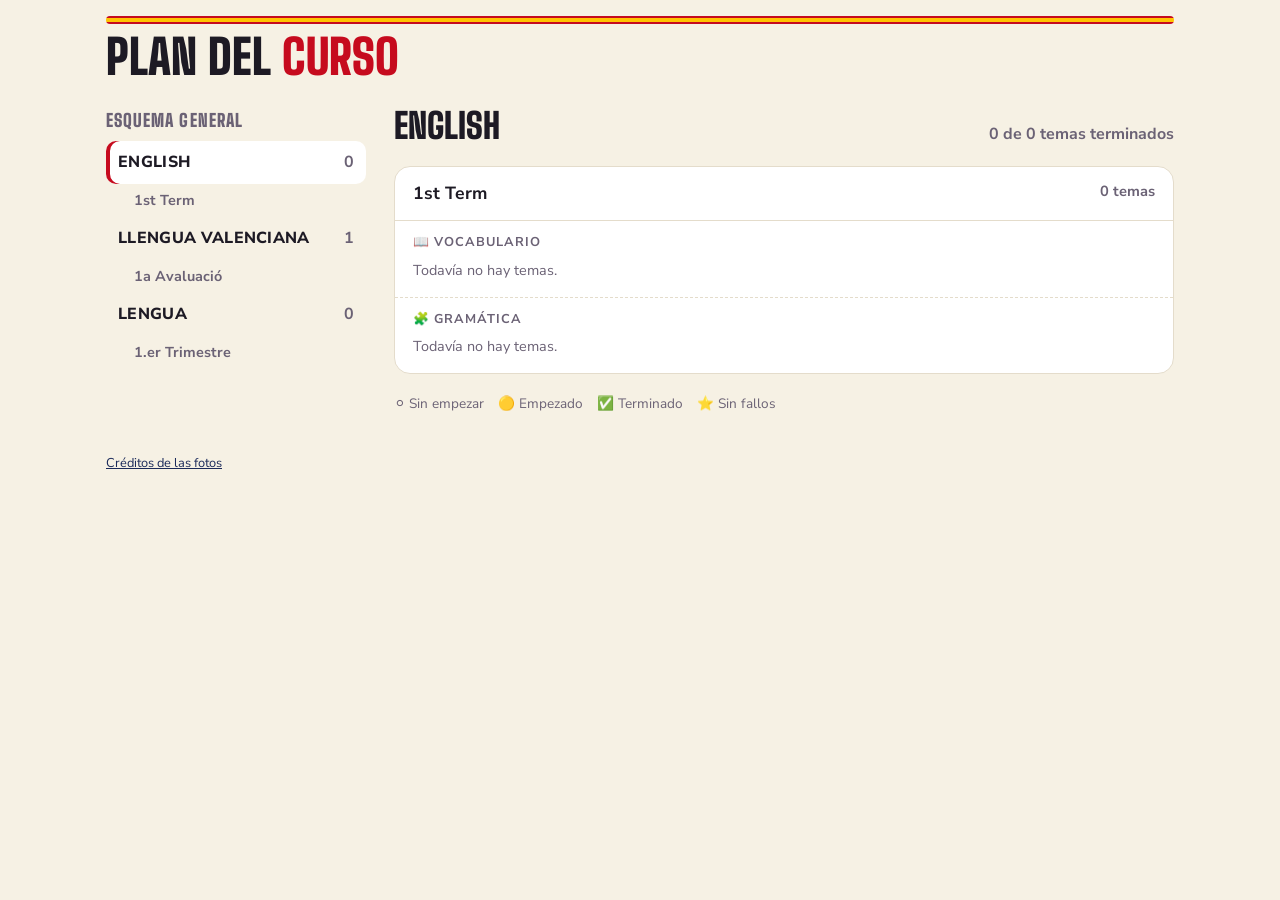
==== index.html @ da24f7f6 "Primera versión: plan del curso y juego «El verb estar» Co-Authored-By: Claude Opus 5.5 <noreply@ant" ====
<!doctype html>
<html lang="es">
<head>
<meta charset="utf-8">
<meta name="viewport" content="width=device-width, initial-scale=1, viewport-fit=cover">
<title>Cole · Plan del curso</title>
<meta name="theme-color" content="#c60b1e">
<link rel="manifest" href="manifest.webmanifest">
<link rel="icon" href="img/icono-192.png">
<link rel="apple-touch-icon" href="img/icono-180.png">
<meta name="apple-mobile-web-app-title" content="Cole">
<link rel="preconnect" href="https://fonts.googleapis.com">
<link rel="stylesheet" href="https://fonts.googleapis.com/css2?family=Big+Shoulders+Display:wght@700;900&family=Nunito+Sans:wght@400;700;800&display=swap">
<link rel="stylesheet" href="estilo.css">
<style>
/* Layout: Toddle-like outline on the left (subjects → terms), the chosen subject's plan on the right; on phones the outline becomes tabs */
.app{max-width:1100px;margin:0 auto;padding-inline:16px;padding-block:16px 40px;display:grid;grid-template-columns:260px minmax(0,1fr);gap:28px;align-items:start}
.top{grid-column:1/-1;display:flex;flex-direction:column;gap:10px}
h1{font-family:var(--display);font-weight:900;font-size:clamp(2.2rem,7vw,3rem);line-height:.95;margin:0;text-transform:uppercase}
h1 em{font-style:normal;color:var(--roja)}
.side{position:sticky;top:calc(env(safe-area-inset-top,0px) + 12px)}
.tree{list-style:none;margin:0;padding:0;display:flex;flex-direction:column;gap:2px}
.tree button{font:inherit;width:100%;text-align:left;background:transparent;border:0;border-radius:10px;padding:10px 12px;color:var(--fg);cursor:pointer;font-weight:800;text-transform:uppercase;letter-spacing:.02em;display:flex;justify-content:space-between;gap:8px}
.tree button:hover{background:color-mix(in srgb,var(--line) 60%,transparent)}
.tree button[aria-current="true"]{background:var(--surface);box-shadow:inset 4px 0 0 var(--roja)}
.tree .cnt{font-weight:700;color:var(--muted);text-transform:none;font-variant-numeric:tabular-nums}
.tree .sub{font-weight:700;text-transform:none;color:var(--muted);padding:4px 12px 4px 28px;font-size:.9rem}
main{min-width:0;display:flex;flex-direction:column;gap:20px}
.mh{display:flex;align-items:baseline;justify-content:space-between;gap:12px;flex-wrap:wrap}
.mh h2{font-family:var(--display);font-weight:900;font-size:2.2rem;margin:0;text-transform:uppercase;line-height:1}
.summary{color:var(--muted);font-weight:700;font-variant-numeric:tabular-nums}
.periodo{background:var(--surface);border:1px solid var(--line);border-radius:16px;overflow:hidden}
.periodo>h3{margin:0;padding:14px 18px;font-size:1.1rem;border-bottom:1px solid var(--line);display:flex;justify-content:space-between;gap:8px}
.periodo>h3 small{color:var(--muted);font-weight:700}
.sec{padding:12px 18px 16px;display:flex;flex-direction:column;gap:8px}
.sec+.sec{border-top:1px dashed var(--line)}
.sec h4{margin:0;font-size:.8rem;text-transform:uppercase;letter-spacing:.08em;color:var(--muted)}
.tema{display:grid;grid-template-columns:auto minmax(0,1fr) auto;gap:12px;align-items:center;padding:10px 12px;border-radius:12px;border:2px solid var(--line);text-decoration:none;color:var(--fg);background:var(--bg)}
.tema:hover{border-color:var(--navy)}
.tema .st{font-size:1.4rem;line-height:1}
.tema .t{font-weight:800;font-size:1.05rem}
.tema .m{font-size:.85rem;color:var(--muted)}
.tema .go{font-family:var(--display);font-weight:900;text-transform:uppercase;color:var(--roja);font-size:1.1rem;letter-spacing:.04em}
.empty{color:var(--muted);font-size:.9rem;margin:0}
.legend{display:flex;gap:14px;flex-wrap:wrap;font-size:.85rem;color:var(--muted)}
@media (max-width:760px){
  .app{grid-template-columns:minmax(0,1fr);gap:16px}
  .side{position:static}
  .side .lbl{display:none}
  .tree{flex-direction:row;overflow-x:auto;gap:6px;padding-bottom:4px}
  .tree li{flex:0 0 auto}
  .tree .sub{display:none}
  .tree button{border:2px solid var(--line);white-space:nowrap}
  .tree button[aria-current="true"]{box-shadow:none;border-color:var(--roja)}
}
</style>
</head>
<body>
<div class="app">
  <div class="top">
    <div class="flag" aria-hidden="true"></div>
    <h1>Plan del <em>curso</em></h1>
  </div>

  <nav class="side" aria-label="Asignaturas">
    <h2 class="lbl">Esquema general</h2>
    <ul class="tree" id="tree"></ul>
  </nav>

  <main id="main"></main>
</div>

<div class="app" style="padding-block:0 32px">
  <p class="foot" style="grid-column:1/-1;margin:0"><a href="creditos.html">Créditos de las fotos</a></p>
</div>

<script src="temas.js"></script>
<script>
const $ = id => document.getElementById(id);
const read = k => { try { return JSON.parse(localStorage.getItem(k)) } catch { return null } };
const write = (k, v) => { try { localStorage.setItem(k, JSON.stringify(v)) } catch {} };
const progreso = t => read("cole:" + t.id) || {};

function estado(t){
  const p = progreso(t);
  if (p.hecho) return p.mejorFallos === 0 ? ["⭐", "Sin fallos"] : ["✅", `Terminado · mejor: ${p.mejorFallos} fallos`];
  if (p.empezado) return ["🟡", "Empezado"];
  return ["⚪", "Sin empezar"];
}
function tamano(t){
  return t.tipo === "conj" ? `${t.tiempos.length * t.pronombres.length} formas · ${t.tiempos.map(x => x.cuando).join(" / ")}` : `${t.items.length} palabras`;
}

let actual = (location.hash.slice(1)) || read("cole:materia") || MATERIAS[0].id;
if (!MATERIAS.some(m => m.id === actual)) actual = MATERIAS[0].id;

function render(){
  $("tree").innerHTML = MATERIAS.map(m => {
    const n = TEMAS.filter(t => t.materia === m.id).length;
    return `<li><button data-m="${m.id}" aria-current="${m.id === actual}"><span>${m.nombre}</span><span class="cnt">${n}</span></button></li>` +
      m.periodos.map(p => `<li class="sub">${p}</li>`).join("");
  }).join("");
  document.querySelectorAll("#tree button").forEach(b => b.onclick = () => { actual = b.dataset.m; write("cole:materia", actual); history.replaceState(null, "", "#" + actual); render(); });

  const m = MATERIAS.find(x => x.id === actual);
  const temas = TEMAS.filter(t => t.materia === m.id);
  const hechos = temas.filter(t => progreso(t).hecho).length;
  $("main").innerHTML = `
    <div class="mh"><h2>${m.nombre}</h2><span class="summary">${hechos} de ${temas.length} temas terminados</span></div>
    ${m.periodos.map(p => `
      <section class="periodo">
        <h3>${p}<small>${temas.filter(t => t.periodo === p).length} temas</small></h3>
        ${SECCIONES.map(s => {
          const ts = temas.filter(t => t.periodo === p && t.seccion === s.id);
          return `<div class="sec"><h4>${s.ico} ${s.nombre}</h4>
            ${ts.length ? ts.map(t => { const [ico, txt] = estado(t); return `
              <a class="tema" href="juego.html?t=${t.id}">
                <span class="st" title="${txt}">${ico}</span>
                <span><span class="t">${t.titulo}</span><br><span class="m">${tamano(t)} · ${txt}</span></span>
                <span class="go">Jugar ›</span>
              </a>`}).join("") : `<p class="empty">Todavía no hay temas.</p>`}
          </div>`;
        }).join("")}
      </section>`).join("")}
    <div class="legend"><span>⚪ Sin empezar</span><span>🟡 Empezado</span><span>✅ Terminado</span><span>⭐ Sin fallos</span></div>`;
}
render();
window.addEventListener("pageshow", render);
</script>
</body>
</html>
---- estilo.css ----
/* Estilo común: marcador de estadio, colores de la selección, tarjetas de tema */
:root{
  --bg:#f6f1e4; --surface:#ffffff; --fg:#1d1a24; --muted:#6b6275;
  --roja:#c60b1e; --oro:#ffc400; --navy:#1b2a5a; --ok:#1f8a4c; --line:#e4dccb;
  --board:#1b2a5a; --on-accent:#ffffff; --ink:#1d1a24;
  --display:"Big Shoulders Display","Arial Narrow",Impact,sans-serif;
  --body:"Nunito Sans",system-ui,-apple-system,"Segoe UI",sans-serif;
  color-scheme:light;
}
@media (prefers-color-scheme: dark){:root:not([data-theme="light"]){
  --bg:#14121a; --surface:#1f1c28; --fg:#f3eee4; --muted:#a79fb3;
  --roja:#ff4d5e; --oro:#ffcf33; --navy:#9fb4ff; --ok:#4cd488; --line:#34303f;
  --board:#0b1330; color-scheme:dark}}
:root[data-theme="dark"]{
  --bg:#14121a; --surface:#1f1c28; --fg:#f3eee4; --muted:#a79fb3;
  --roja:#ff4d5e; --oro:#ffcf33; --navy:#9fb4ff; --ok:#4cd488; --line:#34303f;
  --board:#0b1330; color-scheme:dark}

[hidden]{display:none!important}
*{box-sizing:border-box}
html{-webkit-text-size-adjust:100%}
body{background:var(--bg);color:var(--fg);font-family:var(--body);font-size:16px;line-height:1.45;margin:0;
  padding-top:env(safe-area-inset-top,0px);padding-bottom:env(safe-area-inset-bottom,0px)}
img{max-width:100%}
a{color:var(--navy)}
.flag{height:8px;border-radius:4px;background:linear-gradient(var(--roja) 0 25%,var(--oro) 25% 75%,var(--roja) 75%)}
.lbl{font-family:var(--display);font-weight:900;font-size:1.1rem;letter-spacing:.06em;text-transform:uppercase;margin:0 0 8px;color:var(--muted)}
.btn{font:inherit;font-weight:800;border:0;border-radius:12px;padding:12px 18px;background:var(--roja);color:var(--on-accent);cursor:pointer;font-size:1rem;text-decoration:none;display:inline-flex;align-items:center;gap:6px}
.btn.alt{background:transparent;color:var(--fg);border:2px solid var(--line)}
.btn:focus-visible,a:focus-visible,button:focus-visible{outline:3px solid var(--oro);outline-offset:2px}
.foot{font-size:.8rem;color:var(--muted)}
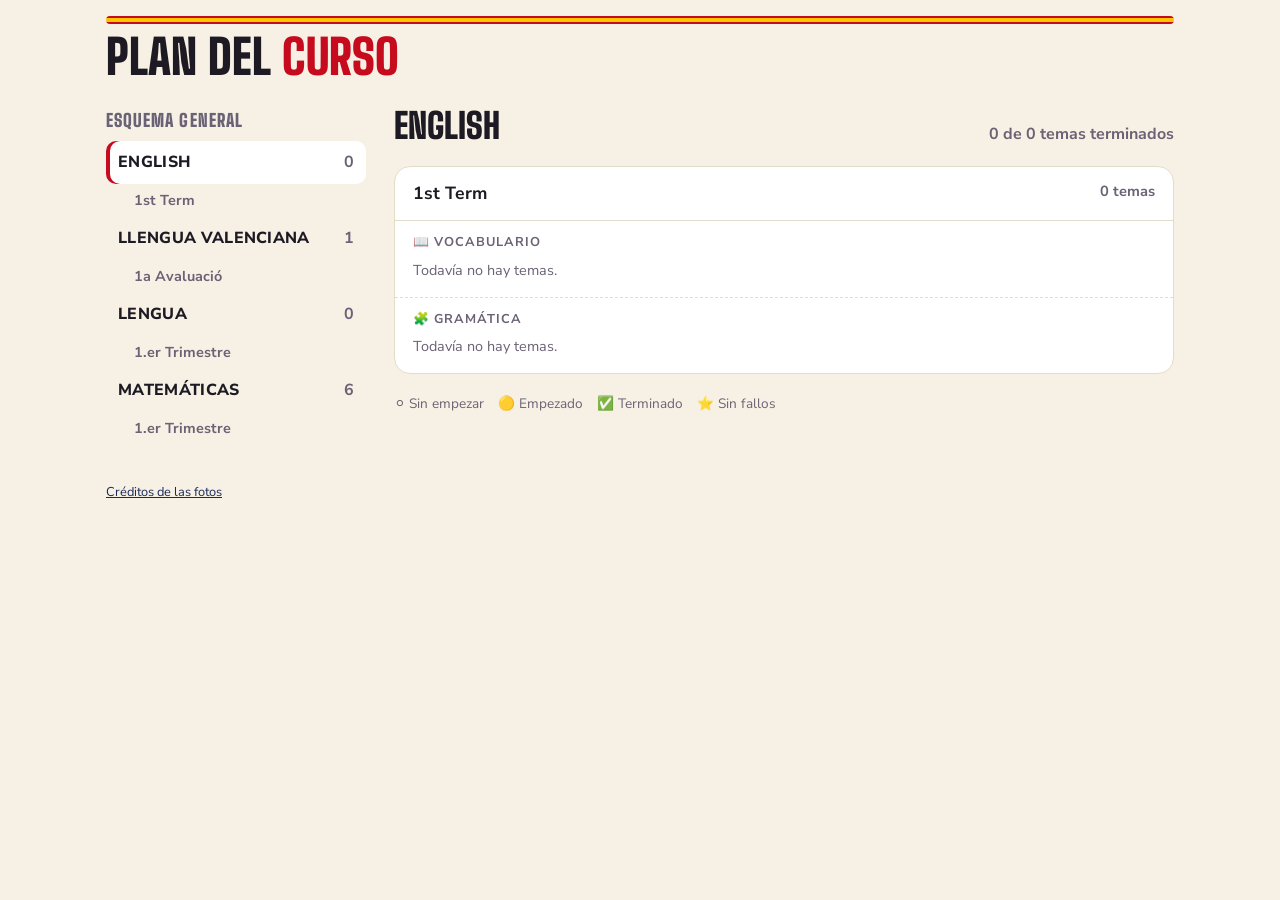
==== commit ac88bdd4: "Matemáticas: tablas de multiplicar y coches Matemáticas: tablas de multiplicar y coches" ====
--- a/index.html
+++ b/index.html
@@ -88,6 +88,7 @@
   return ["⚪", "Sin empezar"];
 }
 function tamano(t){
+  if (t.tipo === "mult") return t.elegir ? `Tablas del ${t.tablas[0]} al ${t.tablas.at(-1)} · tú eliges` : `${t.por.length} multiplicaciones · ×${t.por[0]} a ×${t.por.at(-1)}`;
   return t.tipo === "conj" ? `${t.tiempos.length * t.pronombres.length} formas · ${t.tiempos.map(x => x.cuando).join(" / ")}` : `${t.items.length} palabras`;
 }
 
@@ -110,7 +111,7 @@
     ${m.periodos.map(p => `
       <section class="periodo">
         <h3>${p}<small>${temas.filter(t => t.periodo === p).length} temas</small></h3>
-        ${SECCIONES.map(s => {
+        ${SECCIONES.filter(s => (m.secciones || ["vocab", "gram"]).includes(s.id)).map(s => {
           const ts = temas.filter(t => t.periodo === p && t.seccion === s.id);
           return `<div class="sec"><h4>${s.ico} ${s.nombre}</h4>
             ${ts.length ? ts.map(t => { const [ico, txt] = estado(t); return `
